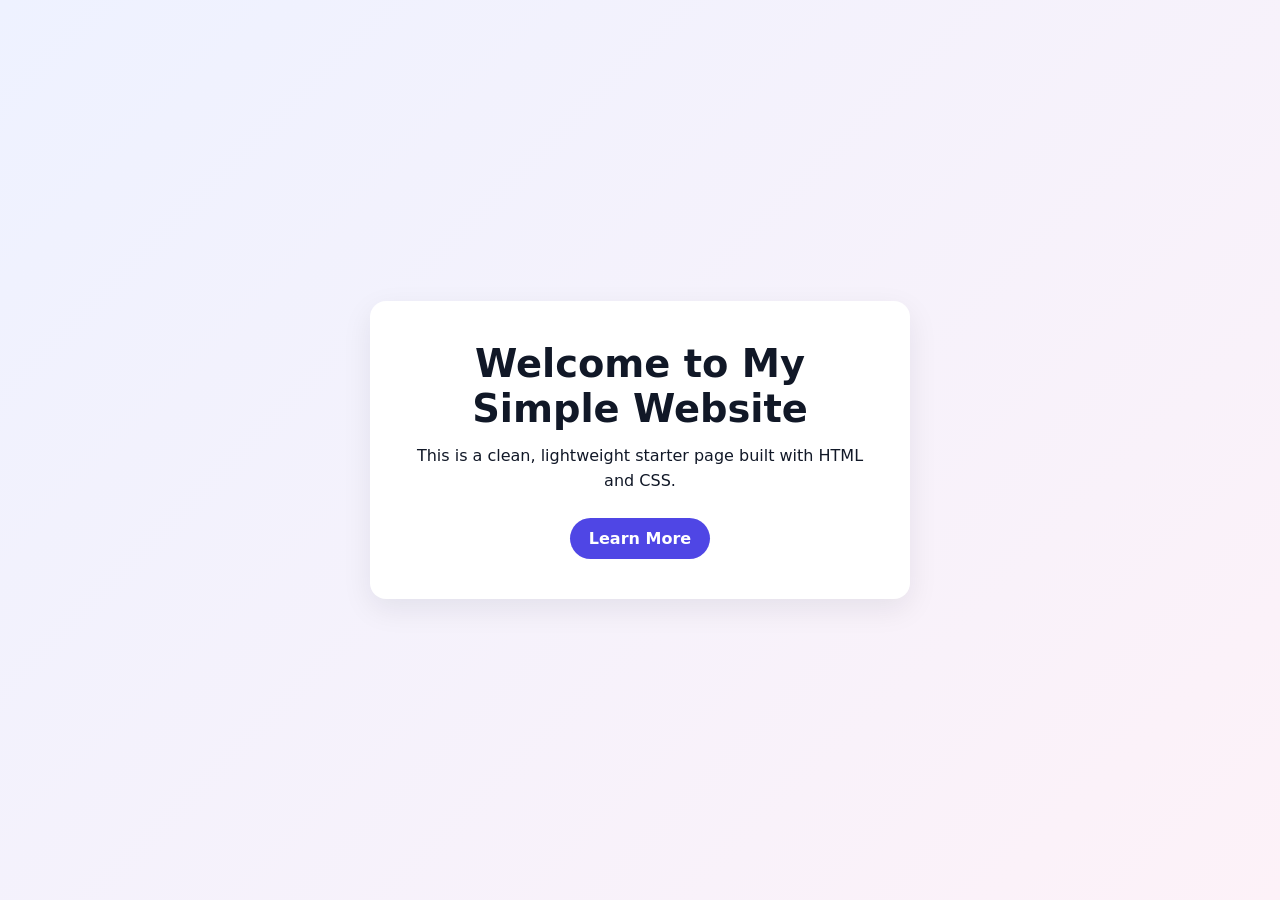
==== index.html @ a3f3c521 "Add simple static website landing page" ====
<!DOCTYPE html>
<html lang="en">
  <head>
    <meta charset="UTF-8" />
    <meta name="viewport" content="width=device-width, initial-scale=1.0" />
    <title>Simple Website</title>
    <link rel="stylesheet" href="styles.css" />
  </head>
  <body>
    <main class="container">
      <h1>Welcome to My Simple Website</h1>
      <p>
        This is a clean, lightweight starter page built with HTML and CSS.
      </p>
      <a class="button" href="#" aria-label="Learn more">Learn More</a>
    </main>
  </body>
</html>
---- styles.css ----
:root {
  color-scheme: light;
  font-family: Inter, system-ui, -apple-system, Segoe UI, Roboto, Helvetica, Arial,
    sans-serif;
}

* {
  box-sizing: border-box;
}

body {
  margin: 0;
  min-height: 100vh;
  display: grid;
  place-items: center;
  background: linear-gradient(135deg, #eef2ff, #fdf2f8);
  color: #111827;
}

.container {
  text-align: center;
  background: #ffffff;
  padding: 2.5rem 2rem;
  border-radius: 16px;
  box-shadow: 0 10px 30px rgba(17, 24, 39, 0.08);
  max-width: 540px;
  margin: 1rem;
}

h1 {
  margin-top: 0;
  margin-bottom: 0.75rem;
  font-size: clamp(1.8rem, 3.5vw, 2.4rem);
}

p {
  margin: 0 0 1.5rem;
  line-height: 1.6;
}

.button {
  display: inline-block;
  text-decoration: none;
  padding: 0.7rem 1.2rem;
  border-radius: 999px;
  background: #4f46e5;
  color: #ffffff;
  font-weight: 600;
}

.button:hover {
  background: #4338ca;
}
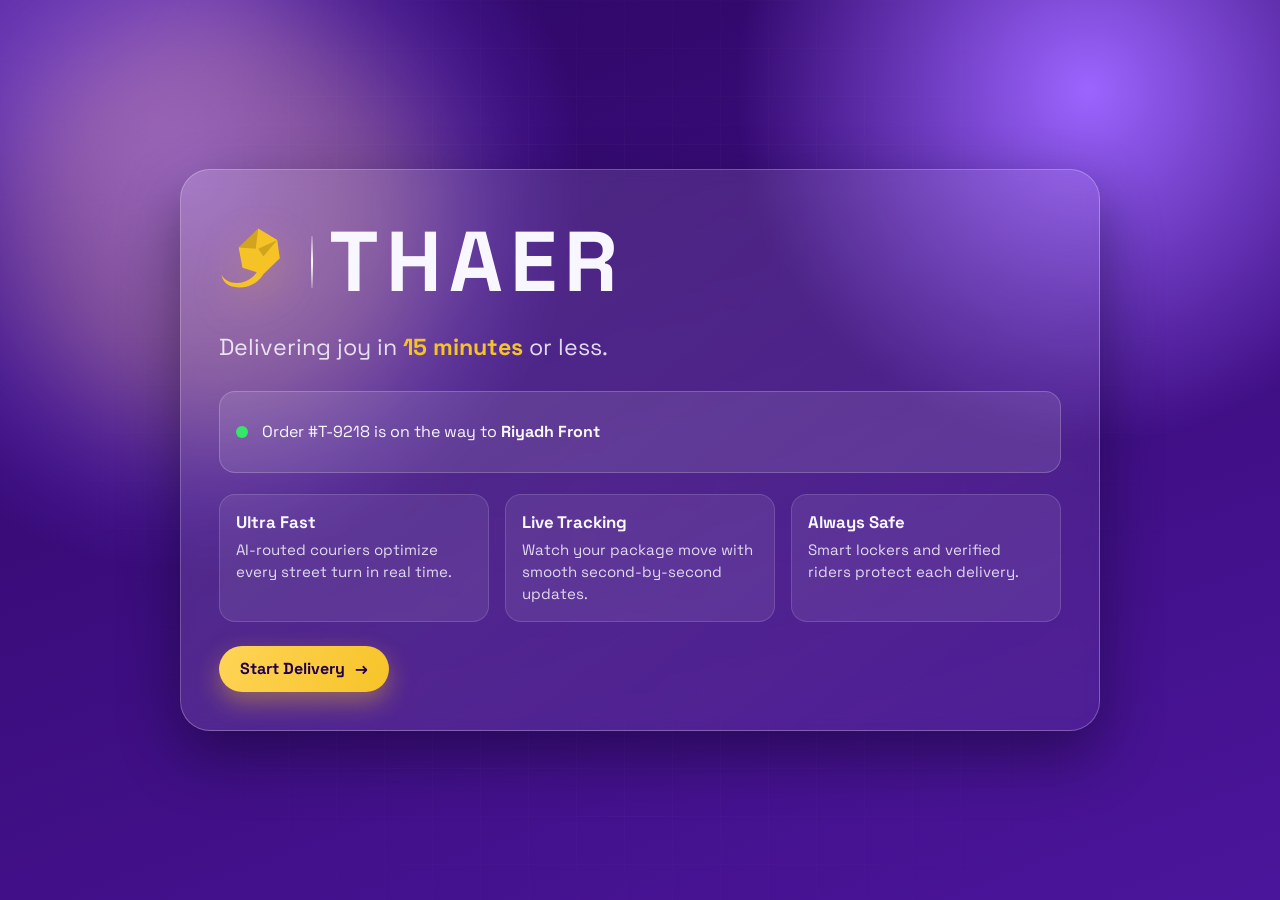
==== commit 4680eedc: "Create animated THAER-themed delivery landing page" ====
--- a/index.html
+++ b/index.html
@@ -3,16 +3,66 @@
   <head>
     <meta charset="UTF-8" />
     <meta name="viewport" content="width=device-width, initial-scale=1.0" />
-    <title>Simple Website</title>
+    <title>THAER Delivery — Fast, Smart, Everywhere</title>
+    <link rel="preconnect" href="https://fonts.googleapis.com" />
+    <link rel="preconnect" href="https://fonts.gstatic.com" crossorigin />
+    <link
+      href="https://fonts.googleapis.com/css2?family=Space+Grotesk:wght@400;500;700;800&display=swap"
+      rel="stylesheet"
+    />
     <link rel="stylesheet" href="styles.css" />
   </head>
   <body>
-    <main class="container">
-      <h1>Welcome to My Simple Website</h1>
-      <p>
-        This is a clean, lightweight starter page built with HTML and CSS.
-      </p>
-      <a class="button" href="#" aria-label="Learn more">Learn More</a>
+    <div class="bg-orb orb-1"></div>
+    <div class="bg-orb orb-2"></div>
+    <div class="bg-grid" aria-hidden="true"></div>
+
+    <main class="hero" role="main">
+      <header class="brand" aria-label="Thaer brand">
+        <div class="brand-mark" aria-hidden="true">
+          <svg viewBox="0 0 120 120" role="img" focusable="false">
+            <path
+              d="M62 12L92 30L96 59L70 84L37 74L31 42L62 12Z"
+              fill="currentColor"
+            />
+            <path
+              d="M70 84C61 100 41 108 23 104 12 102 5 94 4 85c4 8 13 13 24 13 17 0 31-11 36-26l6 12Z"
+              fill="currentColor"
+            />
+            <path d="M62 12 58 44 31 42 62 12Z" fill="#3f2a00" opacity="0.2" />
+            <path d="M62 44 92 30 70 56 62 44Z" fill="#3f2a00" opacity="0.2" />
+          </svg>
+        </div>
+        <span class="divider" aria-hidden="true"></span>
+        <h1>THAER</h1>
+      </header>
+
+      <p class="tagline">Delivering joy in <span>15 minutes</span> or less.</p>
+
+      <section class="status-card" aria-label="Live delivery status">
+        <div class="pulse-dot" aria-hidden="true"></div>
+        <p>Order #T-9218 is on the way to <strong>Riyadh Front</strong></p>
+      </section>
+
+      <section class="features" aria-label="Service highlights">
+        <article>
+          <h2>Ultra Fast</h2>
+          <p>AI-routed couriers optimize every street turn in real time.</p>
+        </article>
+        <article>
+          <h2>Live Tracking</h2>
+          <p>Watch your package move with smooth second-by-second updates.</p>
+        </article>
+        <article>
+          <h2>Always Safe</h2>
+          <p>Smart lockers and verified riders protect each delivery.</p>
+        </article>
+      </section>
+
+      <a class="cta" href="#" aria-label="Start delivering with Thaer">
+        Start Delivery
+        <span aria-hidden="true">→</span>
+      </a>
     </main>
   </body>
 </html>
--- a/styles.css
+++ b/styles.css
@@ -1,7 +1,14 @@
 :root {
-  color-scheme: light;
-  font-family: Inter, system-ui, -apple-system, Segoe UI, Roboto, Helvetica, Arial,
-    sans-serif;
+  color-scheme: dark;
+  --purple-900: #2d0663;
+  --purple-700: #4b159b;
+  --purple-500: #6d3bd8;
+  --gold: #f6c327;
+  --text: #f8f7ff;
+  --glass: rgba(255, 255, 255, 0.1);
+  --shadow: 0 24px 60px rgba(11, 3, 29, 0.45);
+  font-family: "Space Grotesk", Inter, system-ui, -apple-system, Segoe UI, Roboto,
+    Helvetica, Arial, sans-serif;
 }
 
 * {
@@ -13,41 +20,236 @@
   min-height: 100vh;
   display: grid;
   place-items: center;
-  background: linear-gradient(135deg, #eef2ff, #fdf2f8);
-  color: #111827;
-}
-
-.container {
-  text-align: center;
-  background: #ffffff;
-  padding: 2.5rem 2rem;
+  background: radial-gradient(circle at 15% 20%, #6f3de5 0%, transparent 30%),
+    radial-gradient(circle at 85% 10%, #9c65ff 0%, transparent 26%),
+    linear-gradient(160deg, var(--purple-900), var(--purple-700));
+  overflow: hidden;
+  color: var(--text);
+}
+
+.bg-grid,
+.bg-orb {
+  position: fixed;
+  inset: 0;
+  pointer-events: none;
+}
+
+.bg-grid {
+  background-image: linear-gradient(rgba(255, 255, 255, 0.05) 1px, transparent 1px),
+    linear-gradient(90deg, rgba(255, 255, 255, 0.05) 1px, transparent 1px);
+  background-size: 48px 48px;
+  mask-image: radial-gradient(circle at center, black 35%, transparent 80%);
+  opacity: 0.5;
+}
+
+.bg-orb {
+  width: 34vmax;
+  height: 34vmax;
+  border-radius: 50%;
+  filter: blur(60px);
+  opacity: 0.28;
+  animation: float 11s ease-in-out infinite alternate;
+}
+
+.orb-1 {
+  background: #b072ff;
+  top: -20vmax;
+  left: -12vmax;
+}
+
+.orb-2 {
+  background: #f8c34d;
+  bottom: -22vmax;
+  right: -10vmax;
+  animation-delay: 1.8s;
+}
+
+.hero {
+  width: min(920px, 92vw);
+  padding: clamp(1.4rem, 3vw, 2.5rem);
+  border-radius: 30px;
+  background: linear-gradient(140deg, rgba(255, 255, 255, 0.14), rgba(255, 255, 255, 0.05));
+  border: 1px solid rgba(255, 255, 255, 0.25);
+  box-shadow: var(--shadow);
+  backdrop-filter: blur(8px);
+  animation: rise 0.9s ease-out;
+}
+
+.brand {
+  display: flex;
+  align-items: center;
+  gap: 1rem;
+}
+
+.brand-mark {
+  width: 76px;
+  aspect-ratio: 1;
+  color: var(--gold);
+  filter: drop-shadow(0 14px 20px rgba(246, 195, 39, 0.25));
+  animation: tilt 6s ease-in-out infinite;
+}
+
+.brand-mark svg {
+  width: 100%;
+  height: 100%;
+}
+
+.divider {
+  width: 2px;
+  height: 52px;
+  background: linear-gradient(to bottom, rgba(255, 255, 255, 0.2), white, rgba(255, 255, 255, 0.2));
+}
+
+h1 {
+  margin: 0;
+  font-size: clamp(2.1rem, 8vw, 5.3rem);
+  letter-spacing: 0.08em;
+}
+
+.tagline {
+  margin-top: 1rem;
+  margin-bottom: 1.8rem;
+  font-size: clamp(1rem, 2.4vw, 1.45rem);
+  color: rgba(248, 247, 255, 0.87);
+}
+
+.tagline span {
+  color: var(--gold);
+  font-weight: 700;
+}
+
+.status-card {
+  display: flex;
+  align-items: center;
+  gap: 0.85rem;
+  background: var(--glass);
+  border: 1px solid rgba(255, 255, 255, 0.2);
   border-radius: 16px;
-  box-shadow: 0 10px 30px rgba(17, 24, 39, 0.08);
-  max-width: 540px;
-  margin: 1rem;
-}
-
-h1 {
-  margin-top: 0;
-  margin-bottom: 0.75rem;
-  font-size: clamp(1.8rem, 3.5vw, 2.4rem);
-}
-
-p {
-  margin: 0 0 1.5rem;
-  line-height: 1.6;
-}
-
-.button {
-  display: inline-block;
+  padding: 0.85rem 1rem;
+  margin-bottom: 1.35rem;
+}
+
+.pulse-dot {
+  width: 12px;
+  height: 12px;
+  border-radius: 50%;
+  background: #35e66b;
+  box-shadow: 0 0 0 0 rgba(53, 230, 107, 0.7);
+  animation: ping 1.8s infinite;
+}
+
+.features {
+  display: grid;
+  grid-template-columns: repeat(3, minmax(0, 1fr));
+  gap: 1rem;
+}
+
+.features article {
+  background: rgba(255, 255, 255, 0.08);
+  border: 1px solid rgba(255, 255, 255, 0.14);
+  border-radius: 16px;
+  padding: 1rem;
+  transform: translateY(15px);
+  opacity: 0;
+  animation: fadeSlide 0.8s forwards;
+}
+
+.features article:nth-child(2) {
+  animation-delay: 0.15s;
+}
+
+.features article:nth-child(3) {
+  animation-delay: 0.3s;
+}
+
+h2 {
+  margin: 0 0 0.35rem;
+  font-size: 1.05rem;
+}
+
+.features p {
+  margin: 0;
+  color: rgba(248, 247, 255, 0.85);
+  line-height: 1.45;
+  font-size: 0.94rem;
+}
+
+.cta {
+  margin-top: 1.5rem;
+  display: inline-flex;
+  align-items: center;
+  gap: 0.6rem;
   text-decoration: none;
-  padding: 0.7rem 1.2rem;
+  color: #21014f;
+  font-weight: 800;
+  background: linear-gradient(120deg, #ffd457, #f6c327);
+  padding: 0.8rem 1.3rem;
   border-radius: 999px;
-  background: #4f46e5;
-  color: #ffffff;
-  font-weight: 600;
-}
-
-.button:hover {
-  background: #4338ca;
-}
+  box-shadow: 0 10px 24px rgba(246, 195, 39, 0.4);
+  transition: transform 0.25s ease, box-shadow 0.25s ease;
+}
+
+.cta:hover {
+  transform: translateY(-3px) scale(1.03);
+  box-shadow: 0 16px 36px rgba(246, 195, 39, 0.45);
+}
+
+@keyframes ping {
+  70% {
+    box-shadow: 0 0 0 10px rgba(53, 230, 107, 0);
+  }
+
+  100% {
+    box-shadow: 0 0 0 0 rgba(53, 230, 107, 0);
+  }
+}
+
+@keyframes tilt {
+  0%,
+  100% {
+    transform: rotate(-5deg) translateY(0);
+  }
+
+  50% {
+    transform: rotate(3deg) translateY(-5px);
+  }
+}
+
+@keyframes fadeSlide {
+  to {
+    transform: translateY(0);
+    opacity: 1;
+  }
+}
+
+@keyframes rise {
+  from {
+    transform: translateY(16px);
+    opacity: 0;
+  }
+
+  to {
+    transform: translateY(0);
+    opacity: 1;
+  }
+}
+
+@keyframes float {
+  to {
+    transform: translateY(25px) translateX(15px);
+  }
+}
+
+@media (max-width: 760px) {
+  .features {
+    grid-template-columns: 1fr;
+  }
+
+  .brand-mark {
+    width: 58px;
+  }
+
+  .divider {
+    height: 36px;
+  }
+}
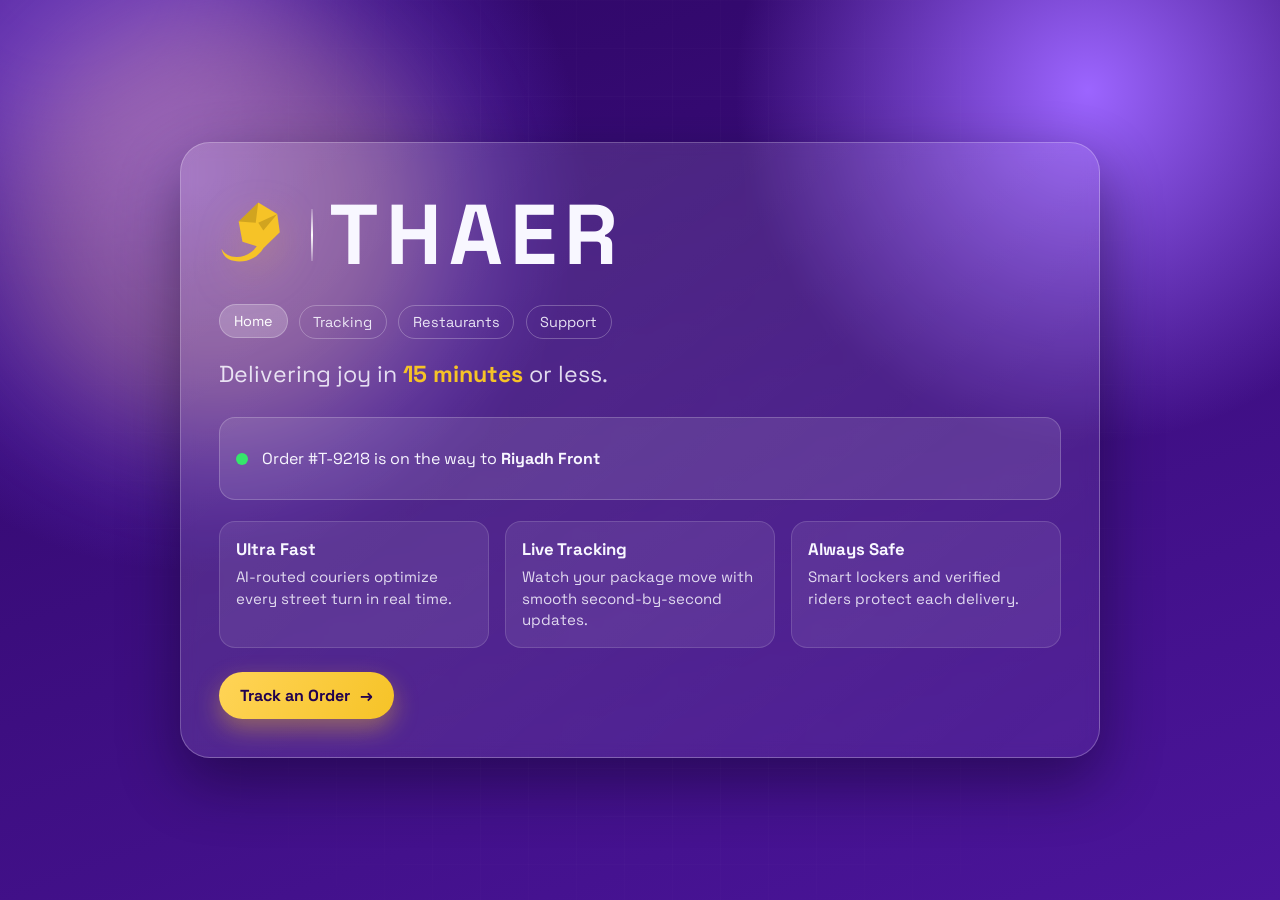
==== commit 5f4eddb5: "Add three new pages for a fuller delivery website" ====
--- a/index.html
+++ b/index.html
@@ -37,6 +37,13 @@
         <h1>THAER</h1>
       </header>
 
+      <nav class="top-nav" aria-label="Primary navigation">
+        <a href="index.html" aria-current="page">Home</a>
+        <a href="tracking.html">Tracking</a>
+        <a href="restaurants.html">Restaurants</a>
+        <a href="support.html">Support</a>
+      </nav>
+
       <p class="tagline">Delivering joy in <span>15 minutes</span> or less.</p>
 
       <section class="status-card" aria-label="Live delivery status">
@@ -59,8 +66,8 @@
         </article>
       </section>
 
-      <a class="cta" href="#" aria-label="Start delivering with Thaer">
-        Start Delivery
+      <a class="cta" href="tracking.html" aria-label="Start tracking with Thaer">
+        Track an Order
         <span aria-hidden="true">→</span>
       </a>
     </main>
--- a/styles.css
+++ b/styles.css
@@ -194,6 +194,40 @@
   box-shadow: 0 16px 36px rgba(246, 195, 39, 0.45);
 }
 
+
+
+.page-body {
+  overflow: auto;
+  padding: 2rem 0;
+}
+
+.page-layout {
+  max-width: 980px;
+}
+
+.top-nav {
+  margin: 1rem 0 1.2rem;
+  display: flex;
+  flex-wrap: wrap;
+  gap: 0.7rem;
+}
+
+.top-nav a {
+  text-decoration: none;
+  color: rgba(248, 247, 255, 0.9);
+  border: 1px solid rgba(255, 255, 255, 0.25);
+  border-radius: 999px;
+  padding: 0.45rem 0.85rem;
+  font-size: 0.9rem;
+  transition: background 0.2s ease, color 0.2s ease, transform 0.2s ease;
+}
+
+.top-nav a:hover,
+.top-nav a[aria-current="page"] {
+  background: rgba(255, 255, 255, 0.2);
+  color: #fff;
+  transform: translateY(-1px);
+}
 @keyframes ping {
   70% {
     box-shadow: 0 0 0 10px rgba(53, 230, 107, 0);
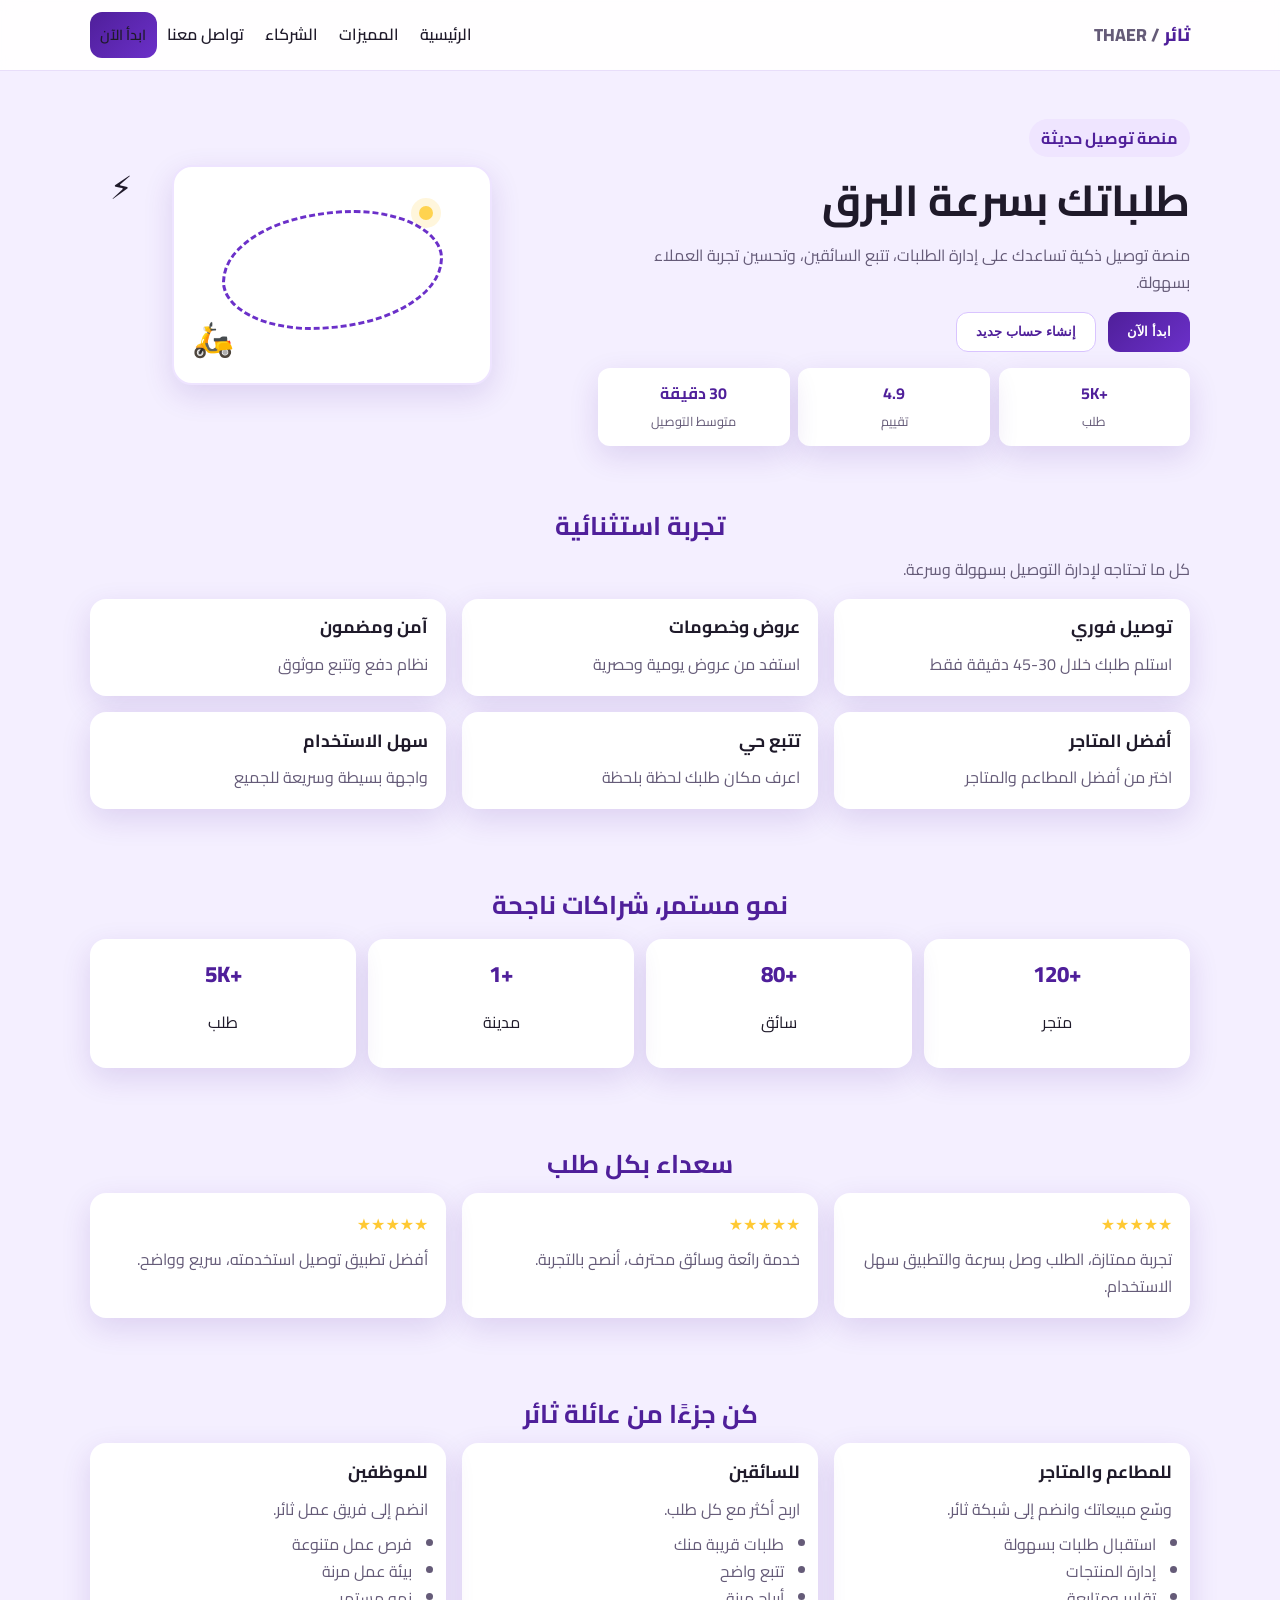
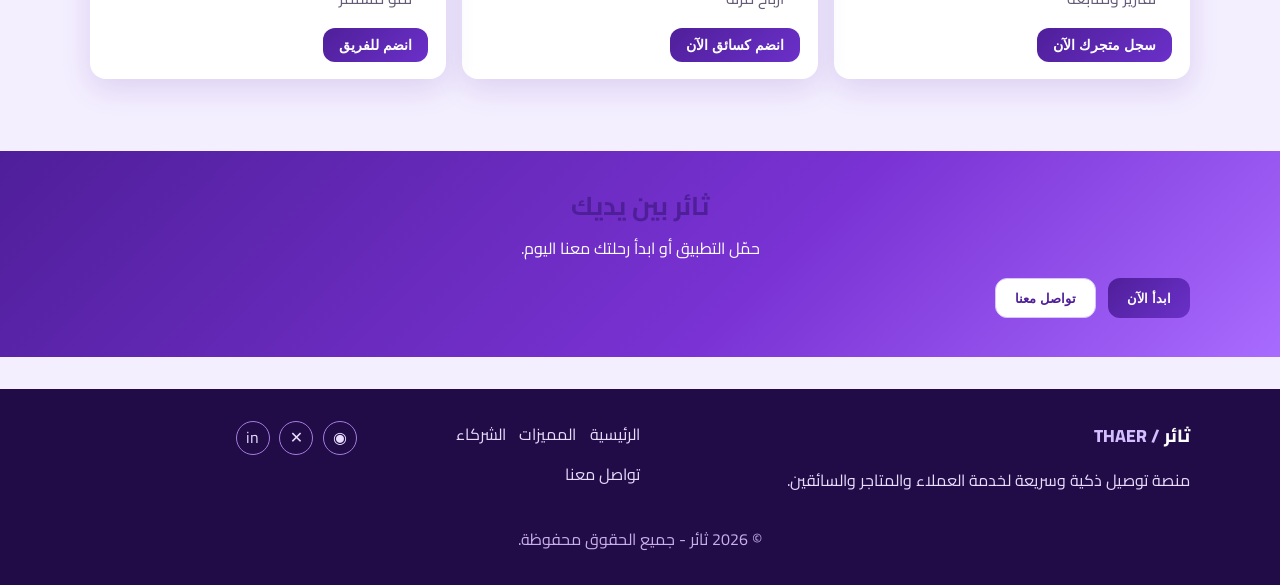
==== commit 5aeb0fcd: "Rebuild project as new Arabic THAER landing page" ====
--- a/index.html
+++ b/index.html
@@ -1,75 +1,182 @@
-<!DOCTYPE html>
-<html lang="en">
+<!doctype html>
+<html lang="ar" dir="rtl">
   <head>
     <meta charset="UTF-8" />
     <meta name="viewport" content="width=device-width, initial-scale=1.0" />
-    <title>THAER Delivery — Fast, Smart, Everywhere</title>
+    <title>ثائر | منصة توصيل ذكية</title>
+    <meta
+      name="description"
+      content="ثائر - منصة توصيل ذكية وسريعة لإدارة الطلبات وتتبع السائقين وتحسين تجربة العملاء."
+    />
     <link rel="preconnect" href="https://fonts.googleapis.com" />
     <link rel="preconnect" href="https://fonts.gstatic.com" crossorigin />
     <link
-      href="https://fonts.googleapis.com/css2?family=Space+Grotesk:wght@400;500;700;800&display=swap"
+      href="https://fonts.googleapis.com/css2?family=Cairo:wght@400;600;700;800&display=swap"
       rel="stylesheet"
     />
     <link rel="stylesheet" href="styles.css" />
   </head>
   <body>
-    <div class="bg-orb orb-1"></div>
-    <div class="bg-orb orb-2"></div>
-    <div class="bg-grid" aria-hidden="true"></div>
+    <header class="site-header" id="top">
+      <div class="container header-inner">
+        <a href="#top" class="logo">ثائر <span>/ THAER</span></a>
 
-    <main class="hero" role="main">
-      <header class="brand" aria-label="Thaer brand">
-        <div class="brand-mark" aria-hidden="true">
-          <svg viewBox="0 0 120 120" role="img" focusable="false">
-            <path
-              d="M62 12L92 30L96 59L70 84L37 74L31 42L62 12Z"
-              fill="currentColor"
-            />
-            <path
-              d="M70 84C61 100 41 108 23 104 12 102 5 94 4 85c4 8 13 13 24 13 17 0 31-11 36-26l6 12Z"
-              fill="currentColor"
-            />
-            <path d="M62 12 58 44 31 42 62 12Z" fill="#3f2a00" opacity="0.2" />
-            <path d="M62 44 92 30 70 56 62 44Z" fill="#3f2a00" opacity="0.2" />
-          </svg>
+        <button class="menu-toggle" aria-label="فتح القائمة" aria-expanded="false" aria-controls="mobileNav">
+          <span></span>
+          <span></span>
+          <span></span>
+        </button>
+
+        <nav class="nav" id="mobileNav">
+          <a href="#hero">الرئيسية</a>
+          <a href="#features">المميزات</a>
+          <a href="#stats">الشركاء</a>
+          <a href="#footer">تواصل معنا</a>
+          <a href="#cta" class="cta cta-small">ابدأ الآن</a>
+        </nav>
+      </div>
+    </header>
+
+    <main>
+      <section class="hero" id="hero">
+        <div class="container hero-grid reveal">
+          <div class="hero-content">
+            <p class="chip">منصة توصيل حديثة</p>
+            <h1>طلباتك بسرعة البرق</h1>
+            <p class="hero-sub">
+              منصة توصيل ذكية تساعدك على إدارة الطلبات، تتبع السائقين، وتحسين تجربة العملاء بسهولة.
+            </p>
+            <div class="hero-actions">
+              <button class="cta" data-cta="start">ابدأ الآن</button>
+              <button class="cta cta-light" data-cta="signup">إنشاء حساب جديد</button>
+            </div>
+            <div class="trust-list">
+              <div><strong>+5K</strong><span>طلب</span></div>
+              <div><strong>4.9</strong><span>تقييم</span></div>
+              <div><strong>30 دقيقة</strong><span>متوسط التوصيل</span></div>
+            </div>
+          </div>
+
+          <div class="hero-visual" aria-hidden="true">
+            <div class="phone-card">
+              <div class="map-dot"></div>
+              <div class="route"></div>
+              <div class="scooter">🛵</div>
+            </div>
+            <div class="lightning">⚡</div>
+          </div>
         </div>
-        <span class="divider" aria-hidden="true"></span>
-        <h1>THAER</h1>
-      </header>
-
-      <nav class="top-nav" aria-label="Primary navigation">
-        <a href="index.html" aria-current="page">Home</a>
-        <a href="tracking.html">Tracking</a>
-        <a href="restaurants.html">Restaurants</a>
-        <a href="support.html">Support</a>
-      </nav>
-
-      <p class="tagline">Delivering joy in <span>15 minutes</span> or less.</p>
-
-      <section class="status-card" aria-label="Live delivery status">
-        <div class="pulse-dot" aria-hidden="true"></div>
-        <p>Order #T-9218 is on the way to <strong>Riyadh Front</strong></p>
       </section>
 
-      <section class="features" aria-label="Service highlights">
-        <article>
-          <h2>Ultra Fast</h2>
-          <p>AI-routed couriers optimize every street turn in real time.</p>
-        </article>
-        <article>
-          <h2>Live Tracking</h2>
-          <p>Watch your package move with smooth second-by-second updates.</p>
-        </article>
-        <article>
-          <h2>Always Safe</h2>
-          <p>Smart lockers and verified riders protect each delivery.</p>
-        </article>
+      <section class="section" id="features">
+        <div class="container reveal">
+          <h2>تجربة استثنائية</h2>
+          <p class="section-sub">كل ما تحتاجه لإدارة التوصيل بسهولة وسرعة.</p>
+          <div class="grid cards-3">
+            <article class="card"><h3>توصيل فوري</h3><p>استلم طلبك خلال 30-45 دقيقة فقط</p></article>
+            <article class="card"><h3>عروض وخصومات</h3><p>استفد من عروض يومية وحصرية</p></article>
+            <article class="card"><h3>آمن ومضمون</h3><p>نظام دفع وتتبع موثوق</p></article>
+            <article class="card"><h3>أفضل المتاجر</h3><p>اختر من أفضل المطاعم والمتاجر</p></article>
+            <article class="card"><h3>تتبع حي</h3><p>اعرف مكان طلبك لحظة بلحظة</p></article>
+            <article class="card"><h3>سهل الاستخدام</h3><p>واجهة بسيطة وسريعة للجميع</p></article>
+          </div>
+        </div>
       </section>
 
-      <a class="cta" href="tracking.html" aria-label="Start tracking with Thaer">
-        Track an Order
-        <span aria-hidden="true">→</span>
-      </a>
+      <section class="section" id="stats">
+        <div class="container reveal">
+          <h2>نمو مستمر، شراكات ناجحة</h2>
+          <div class="stats-grid">
+            <div class="stat"><span>+120</span><p>متجر</p></div>
+            <div class="stat"><span>+80</span><p>سائق</p></div>
+            <div class="stat"><span>+1</span><p>مدينة</p></div>
+            <div class="stat"><span>+5K</span><p>طلب</p></div>
+          </div>
+        </div>
+      </section>
+
+      <section class="section" id="testimonials">
+        <div class="container reveal">
+          <h2>سعداء بكل طلب</h2>
+          <div class="grid cards-3 testimonials">
+            <article class="card quote"><div class="stars">★★★★★</div><p>تجربة ممتازة، الطلب وصل بسرعة والتطبيق سهل الاستخدام.</p></article>
+            <article class="card quote"><div class="stars">★★★★★</div><p>خدمة رائعة وسائق محترف، أنصح بالتجربة.</p></article>
+            <article class="card quote"><div class="stars">★★★★★</div><p>أفضل تطبيق توصيل استخدمته، سريع وواضح.</p></article>
+          </div>
+        </div>
+      </section>
+
+      <section class="section" id="users">
+        <div class="container reveal">
+          <h2>كن جزءًا من عائلة ثائر</h2>
+          <div class="grid cards-3">
+            <article class="card user-card">
+              <h3>للمطاعم والمتاجر</h3>
+              <p>وسّع مبيعاتك وانضم إلى شبكة ثائر.</p>
+              <ul>
+                <li>استقبال طلبات بسهولة</li>
+                <li>إدارة المنتجات</li>
+                <li>تقارير ومتابعة</li>
+              </ul>
+              <button class="cta cta-small" data-cta="merchant">سجل متجرك الآن</button>
+            </article>
+            <article class="card user-card">
+              <h3>للسائقين</h3>
+              <p>اربح أكثر مع كل طلب.</p>
+              <ul>
+                <li>طلبات قريبة منك</li>
+                <li>تتبع واضح</li>
+                <li>أرباح مرنة</li>
+              </ul>
+              <button class="cta cta-small" data-cta="driver">انضم كسائق الآن</button>
+            </article>
+            <article class="card user-card">
+              <h3>للموظفين</h3>
+              <p>انضم إلى فريق عمل ثائر.</p>
+              <ul>
+                <li>فرص عمل متنوعة</li>
+                <li>بيئة عمل مرنة</li>
+                <li>نمو مستمر</li>
+              </ul>
+              <button class="cta cta-small" data-cta="team">انضم للفريق</button>
+            </article>
+          </div>
+        </div>
+      </section>
+
+      <section class="final-cta" id="cta">
+        <div class="container reveal">
+          <h2>ثائر بين يديك</h2>
+          <p>حمّل التطبيق أو ابدأ رحلتك معنا اليوم.</p>
+          <div class="hero-actions">
+            <button class="cta" data-cta="start">ابدأ الآن</button>
+            <button class="cta cta-light" data-cta="contact">تواصل معنا</button>
+          </div>
+        </div>
+      </section>
     </main>
+
+    <footer class="footer" id="footer">
+      <div class="container footer-grid">
+        <div>
+          <a href="#top" class="logo">ثائر <span>/ THAER</span></a>
+          <p>منصة توصيل ذكية وسريعة لخدمة العملاء والمتاجر والسائقين.</p>
+        </div>
+        <nav class="footer-links">
+          <a href="#hero">الرئيسية</a>
+          <a href="#features">المميزات</a>
+          <a href="#stats">الشركاء</a>
+          <a href="#cta">تواصل معنا</a>
+        </nav>
+        <div class="socials" aria-label="روابط التواصل">
+          <a href="#" aria-label="Instagram">◉</a>
+          <a href="#" aria-label="X">✕</a>
+          <a href="#" aria-label="LinkedIn">in</a>
+        </div>
+      </div>
+      <p class="copyright">© 2026 ثائر - جميع الحقوق محفوظة.</p>
+    </footer>
+
+    <script src="script.js"></script>
   </body>
 </html>
--- a/styles.css
+++ b/styles.css
@@ -1,289 +1,303 @@
 :root {
-  color-scheme: dark;
-  --purple-900: #2d0663;
-  --purple-700: #4b159b;
-  --purple-500: #6d3bd8;
-  --gold: #f6c327;
-  --text: #f8f7ff;
-  --glass: rgba(255, 255, 255, 0.1);
-  --shadow: 0 24px 60px rgba(11, 3, 29, 0.45);
-  font-family: "Space Grotesk", Inter, system-ui, -apple-system, Segoe UI, Roboto,
-    Helvetica, Arial, sans-serif;
+  --bg: #f4efff;
+  --bg-soft: #efe5ff;
+  --primary: #4f1f9a;
+  --primary-2: #6b30c9;
+  --accent: #ffd34f;
+  --text: #1f1a2a;
+  --muted: #655b78;
+  --white: #fff;
+  --shadow: 0 10px 30px rgba(79, 31, 154, 0.14);
 }
 
 * {
   box-sizing: border-box;
 }
 
+html {
+  scroll-behavior: smooth;
+}
+
 body {
   margin: 0;
-  min-height: 100vh;
-  display: grid;
-  place-items: center;
-  background: radial-gradient(circle at 15% 20%, #6f3de5 0%, transparent 30%),
-    radial-gradient(circle at 85% 10%, #9c65ff 0%, transparent 26%),
-    linear-gradient(160deg, var(--purple-900), var(--purple-700));
-  overflow: hidden;
+  font-family: "Cairo", system-ui, sans-serif;
+  background: var(--bg);
   color: var(--text);
-}
-
-.bg-grid,
-.bg-orb {
-  position: fixed;
-  inset: 0;
-  pointer-events: none;
-}
-
-.bg-grid {
-  background-image: linear-gradient(rgba(255, 255, 255, 0.05) 1px, transparent 1px),
-    linear-gradient(90deg, rgba(255, 255, 255, 0.05) 1px, transparent 1px);
-  background-size: 48px 48px;
-  mask-image: radial-gradient(circle at center, black 35%, transparent 80%);
-  opacity: 0.5;
-}
-
-.bg-orb {
-  width: 34vmax;
-  height: 34vmax;
-  border-radius: 50%;
-  filter: blur(60px);
-  opacity: 0.28;
-  animation: float 11s ease-in-out infinite alternate;
-}
-
-.orb-1 {
-  background: #b072ff;
-  top: -20vmax;
-  left: -12vmax;
-}
-
-.orb-2 {
-  background: #f8c34d;
-  bottom: -22vmax;
-  right: -10vmax;
-  animation-delay: 1.8s;
-}
-
-.hero {
-  width: min(920px, 92vw);
-  padding: clamp(1.4rem, 3vw, 2.5rem);
-  border-radius: 30px;
-  background: linear-gradient(140deg, rgba(255, 255, 255, 0.14), rgba(255, 255, 255, 0.05));
-  border: 1px solid rgba(255, 255, 255, 0.25);
-  box-shadow: var(--shadow);
+  line-height: 1.7;
+}
+
+.container {
+  width: min(1100px, 92%);
+  margin-inline: auto;
+}
+
+.site-header {
+  position: sticky;
+  top: 0;
+  z-index: 20;
+  background: rgba(255, 255, 255, 0.92);
   backdrop-filter: blur(8px);
-  animation: rise 0.9s ease-out;
-}
-
-.brand {
+  border-bottom: 1px solid #e8defa;
+}
+
+.header-inner {
+  min-height: 70px;
   display: flex;
   align-items: center;
+  justify-content: space-between;
   gap: 1rem;
 }
 
-.brand-mark {
-  width: 76px;
-  aspect-ratio: 1;
-  color: var(--gold);
-  filter: drop-shadow(0 14px 20px rgba(246, 195, 39, 0.25));
-  animation: tilt 6s ease-in-out infinite;
-}
-
-.brand-mark svg {
-  width: 100%;
-  height: 100%;
-}
-
-.divider {
-  width: 2px;
-  height: 52px;
-  background: linear-gradient(to bottom, rgba(255, 255, 255, 0.2), white, rgba(255, 255, 255, 0.2));
-}
-
-h1 {
-  margin: 0;
-  font-size: clamp(2.1rem, 8vw, 5.3rem);
-  letter-spacing: 0.08em;
-}
-
-.tagline {
-  margin-top: 1rem;
-  margin-bottom: 1.8rem;
-  font-size: clamp(1rem, 2.4vw, 1.45rem);
-  color: rgba(248, 247, 255, 0.87);
-}
-
-.tagline span {
-  color: var(--gold);
+.logo {
+  color: var(--primary);
+  text-decoration: none;
+  font-size: 1.1rem;
+  font-weight: 800;
+}
+.logo span { color: var(--muted); }
+
+.menu-toggle {
+  border: 0;
+  background: transparent;
+  display: grid;
+  gap: 4px;
+}
+.menu-toggle span {
+  width: 24px;
+  height: 3px;
+  background: var(--primary);
+  border-radius: 20px;
+}
+
+.nav {
+  position: absolute;
+  inset-inline: 0;
+  top: 70px;
+  background: #fff;
+  display: none;
+  flex-direction: column;
+  padding: 1rem 4%;
+  box-shadow: var(--shadow);
+}
+.nav a {
+  color: var(--text);
+  text-decoration: none;
+  padding: 0.65rem;
+  font-weight: 600;
+}
+.nav.open { display: flex; }
+
+.hero {
+  padding: 2rem 0 1.5rem;
+}
+.hero-grid {
+  display: grid;
+  gap: 1.5rem;
+}
+.chip {
+  display: inline-block;
+  background: var(--bg-soft);
+  color: var(--primary);
+  border-radius: 99px;
+  padding: 0.35rem 0.75rem;
   font-weight: 700;
 }
 
-.status-card {
-  display: flex;
-  align-items: center;
-  gap: 0.85rem;
-  background: var(--glass);
-  border: 1px solid rgba(255, 255, 255, 0.2);
-  border-radius: 16px;
-  padding: 0.85rem 1rem;
-  margin-bottom: 1.35rem;
-}
-
-.pulse-dot {
-  width: 12px;
-  height: 12px;
-  border-radius: 50%;
-  background: #35e66b;
-  box-shadow: 0 0 0 0 rgba(53, 230, 107, 0.7);
-  animation: ping 1.8s infinite;
-}
-
-.features {
-  display: grid;
-  grid-template-columns: repeat(3, minmax(0, 1fr));
-  gap: 1rem;
-}
-
-.features article {
-  background: rgba(255, 255, 255, 0.08);
-  border: 1px solid rgba(255, 255, 255, 0.14);
-  border-radius: 16px;
-  padding: 1rem;
-  transform: translateY(15px);
-  opacity: 0;
-  animation: fadeSlide 0.8s forwards;
-}
-
-.features article:nth-child(2) {
-  animation-delay: 0.15s;
-}
-
-.features article:nth-child(3) {
-  animation-delay: 0.3s;
-}
-
-h2 {
-  margin: 0 0 0.35rem;
-  font-size: 1.05rem;
-}
-
-.features p {
-  margin: 0;
-  color: rgba(248, 247, 255, 0.85);
-  line-height: 1.45;
-  font-size: 0.94rem;
-}
-
-.cta {
-  margin-top: 1.5rem;
-  display: inline-flex;
-  align-items: center;
-  gap: 0.6rem;
-  text-decoration: none;
-  color: #21014f;
-  font-weight: 800;
-  background: linear-gradient(120deg, #ffd457, #f6c327);
-  padding: 0.8rem 1.3rem;
-  border-radius: 999px;
-  box-shadow: 0 10px 24px rgba(246, 195, 39, 0.4);
-  transition: transform 0.25s ease, box-shadow 0.25s ease;
-}
-
-.cta:hover {
-  transform: translateY(-3px) scale(1.03);
-  box-shadow: 0 16px 36px rgba(246, 195, 39, 0.45);
-}
-
-
-
-.page-body {
-  overflow: auto;
-  padding: 2rem 0;
-}
-
-.page-layout {
-  max-width: 980px;
-}
-
-.top-nav {
-  margin: 1rem 0 1.2rem;
+h1, h2, h3 {
+  line-height: 1.3;
+  margin: 0 0 0.75rem;
+}
+h1 { font-size: 2rem; }
+h2 { font-size: 1.6rem; color: var(--primary); text-align: center; }
+h3 { font-size: 1.1rem; }
+
+.hero-sub, .section-sub {
+  color: var(--muted);
+  margin-top: 0;
+}
+
+.hero-actions {
   display: flex;
   flex-wrap: wrap;
-  gap: 0.7rem;
-}
-
-.top-nav a {
+  gap: 0.75rem;
+  margin-top: 1rem;
+}
+
+.cta {
+  border: 0;
+  background: linear-gradient(135deg, var(--primary), var(--primary-2));
+  color: #fff;
+  padding: 0.72rem 1.2rem;
+  border-radius: 12px;
+  font-weight: 700;
+  cursor: pointer;
   text-decoration: none;
-  color: rgba(248, 247, 255, 0.9);
-  border: 1px solid rgba(255, 255, 255, 0.25);
-  border-radius: 999px;
-  padding: 0.45rem 0.85rem;
-  font-size: 0.9rem;
-  transition: background 0.2s ease, color 0.2s ease, transform 0.2s ease;
-}
-
-.top-nav a:hover,
-.top-nav a[aria-current="page"] {
-  background: rgba(255, 255, 255, 0.2);
+  transition: transform 0.2s ease, box-shadow 0.2s ease;
+}
+.cta:hover { transform: translateY(-2px); box-shadow: var(--shadow); }
+.cta-light {
+  background: #fff;
+  color: var(--primary);
+  border: 1px solid #d9c4ff;
+}
+.cta-small { padding: 0.55rem 1rem; font-size: 0.9rem; }
+
+.hero-visual {
+  min-height: 250px;
+  position: relative;
+  display: grid;
+  place-items: center;
+}
+.phone-card {
+  background: #fff;
+  width: min(320px, 88%);
+  height: 220px;
+  border-radius: 20px;
+  box-shadow: var(--shadow);
+  border: 2px solid #eee4ff;
+  position: relative;
+  overflow: hidden;
+}
+.route {
+  position: absolute;
+  inset: 20% 15% auto;
+  height: 120px;
+  border: 3px dashed var(--primary-2);
+  border-radius: 60% 40% 60% 40%;
+}
+.map-dot {
+  width: 14px;
+  height: 14px;
+  border-radius: 50%;
+  background: var(--accent);
+  position: absolute;
+  top: 18%;
+  right: 18%;
+  box-shadow: 0 0 0 8px rgba(255, 211, 79, 0.2);
+}
+.scooter {
+  position: absolute;
+  bottom: 16px;
+  left: 18px;
+  font-size: 2.1rem;
+}
+.lightning {
+  position: absolute;
+  top: 10px;
+  left: 20px;
+  font-size: 2rem;
+}
+
+.trust-list {
+  display: grid;
+  grid-template-columns: repeat(3, 1fr);
+  gap: 0.55rem;
+  margin-top: 1rem;
+}
+.trust-list div {
+  background: #fff;
+  padding: 0.75rem 0.5rem;
+  border-radius: 12px;
+  text-align: center;
+  box-shadow: var(--shadow);
+}
+.trust-list strong { display: block; color: var(--primary); }
+.trust-list span { font-size: 0.8rem; color: var(--muted); }
+
+.section { padding: 2.5rem 0; }
+.grid {
+  display: grid;
+  gap: 1rem;
+}
+.card {
+  background: #fff;
+  border-radius: 16px;
+  padding: 1.1rem;
+  box-shadow: var(--shadow);
+}
+.card p { margin: 0; color: var(--muted); }
+
+.stats-grid {
+  margin-top: 1rem;
+  display: grid;
+  gap: 0.75rem;
+  grid-template-columns: repeat(2, 1fr);
+}
+.stat {
+  background: #fff;
+  border-radius: 16px;
+  text-align: center;
+  padding: 1rem;
+  box-shadow: var(--shadow);
+}
+.stat span { font-size: 1.4rem; font-weight: 800; color: var(--primary); }
+
+.stars { color: #ffc933; margin-bottom: 0.5rem; }
+
+.user-card ul {
+  margin: 0.5rem 0 1rem;
+  padding: 0 1rem 0 0;
+  color: var(--muted);
+}
+
+.final-cta {
+  margin: 2rem 0;
+  padding: 2.4rem 0;
   color: #fff;
-  transform: translateY(-1px);
-}
-@keyframes ping {
-  70% {
-    box-shadow: 0 0 0 10px rgba(53, 230, 107, 0);
+  background: linear-gradient(135deg, #4f1f9a, #7a32d4 60%, #a86bff);
+  text-align: center;
+}
+.final-cta p { margin: 0 auto 1rem; max-width: 500px; }
+
+.footer {
+  background: #220c47;
+  color: #e9ddff;
+  padding: 2rem 0 1rem;
+}
+.footer .logo { color: #fff; }
+.footer .logo span { color: #d3beff; }
+.footer-grid { display: grid; gap: 1rem; }
+.footer-links { display: flex; gap: 0.85rem; flex-wrap: wrap; }
+.footer a { color: #e9ddff; text-decoration: none; }
+.socials { display: flex; gap: 0.6rem; }
+.socials a {
+  width: 34px;
+  height: 34px;
+  border: 1px solid #a27de0;
+  display: grid;
+  place-items: center;
+  border-radius: 50%;
+}
+.copyright { text-align: center; margin-top: 1rem; color: #c7afe9; }
+
+.reveal {
+  opacity: 0;
+  transform: translateY(12px);
+  transition: opacity 0.6s ease, transform 0.6s ease;
+}
+.reveal.visible {
+  opacity: 1;
+  transform: translateY(0);
+}
+
+@media (min-width: 700px) {
+  .menu-toggle { display: none; }
+  .nav {
+    position: static;
+    display: flex;
+    flex-direction: row;
+    align-items: center;
+    box-shadow: none;
+    padding: 0;
+    background: transparent;
   }
-
-  100% {
-    box-shadow: 0 0 0 0 rgba(53, 230, 107, 0);
-  }
-}
-
-@keyframes tilt {
-  0%,
-  100% {
-    transform: rotate(-5deg) translateY(0);
-  }
-
-  50% {
-    transform: rotate(3deg) translateY(-5px);
-  }
-}
-
-@keyframes fadeSlide {
-  to {
-    transform: translateY(0);
-    opacity: 1;
-  }
-}
-
-@keyframes rise {
-  from {
-    transform: translateY(16px);
-    opacity: 0;
-  }
-
-  to {
-    transform: translateY(0);
-    opacity: 1;
-  }
-}
-
-@keyframes float {
-  to {
-    transform: translateY(25px) translateX(15px);
-  }
-}
-
-@media (max-width: 760px) {
-  .features {
-    grid-template-columns: 1fr;
-  }
-
-  .brand-mark {
-    width: 58px;
-  }
-
-  .divider {
-    height: 36px;
-  }
-}
+  .hero-grid { grid-template-columns: 1.1fr 0.9fr; align-items: center; }
+  .cards-3 { grid-template-columns: repeat(2, 1fr); }
+  .footer-grid { grid-template-columns: 2fr 1fr 1fr; align-items: start; }
+}
+
+@media (min-width: 1000px) {
+  h1 { font-size: 2.7rem; }
+  .cards-3 { grid-template-columns: repeat(3, 1fr); }
+  .stats-grid { grid-template-columns: repeat(4, 1fr); }
+}
